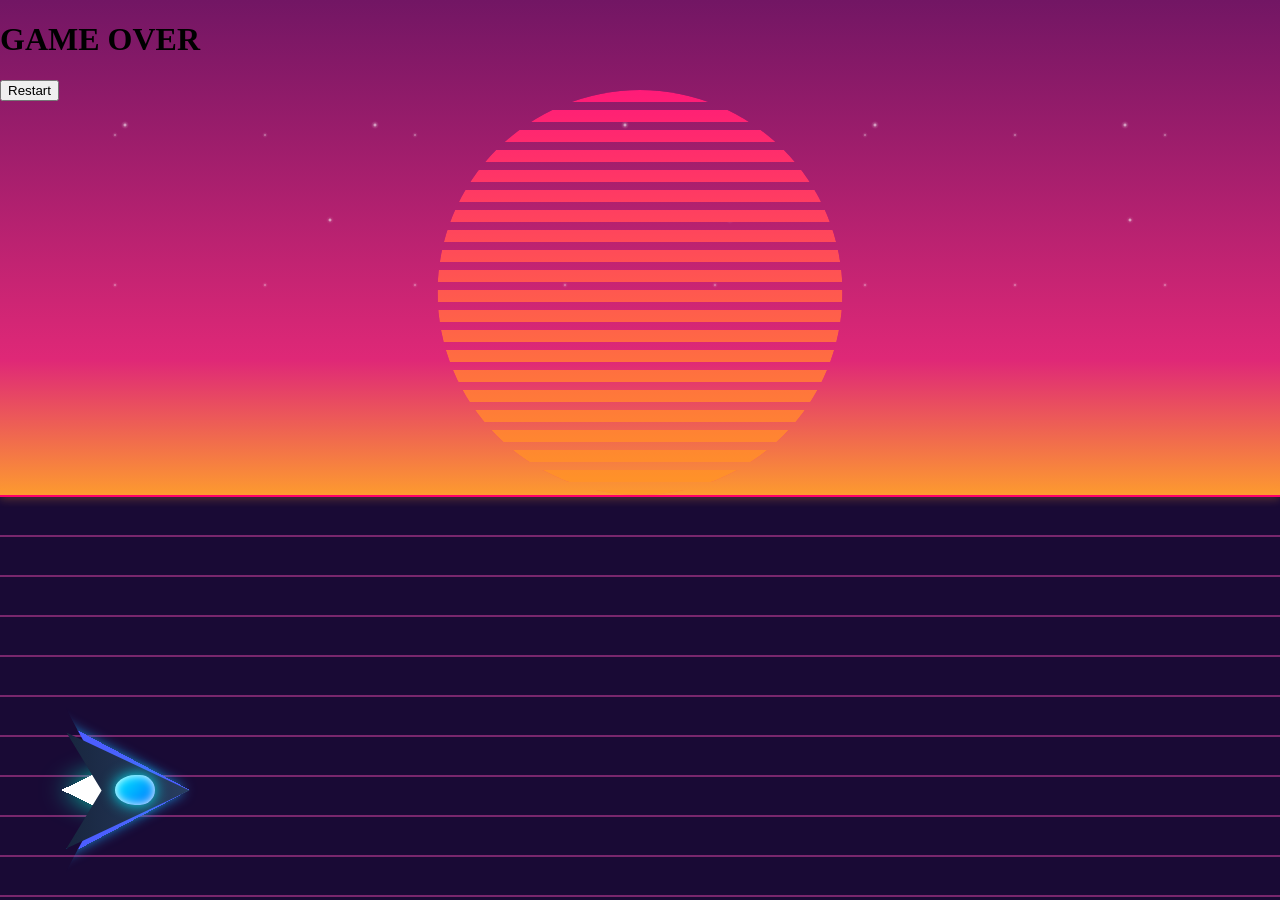
==== index.html @ 9115f667 "adding a new gameover screen to turn screen opaque" ====
<!DOCTYPE html>
<html lang="en">
<head>
    <meta charset="UTF-8">
    <link rel="stylesheet" href="index.css">
    <meta name="viewport" content="width=device-width, initial-scale=1.0">
    <title>MidnightLights</title>
    <script src="movement.js" defer></script>
    <link rel="apple-touch-icon" sizes="180x180" href="/apple-touch-icon.png">
    <link rel="icon" type="image/png" sizes="32x32" href="/favicon-32x32.png">
    <link rel="icon" type="image/png" sizes="16x16" href="/favicon-16x16.png">
    <link rel="manifest" href="/site.webmanifest">
</head>
<body>
   <div class="Scene">
   <div class="sky">
    <div class="stars"></div>
 </div>
 <h1 class="Middle"></h1>  
 <div class="Sun"></div>
 <div class="Horizon"></div>
 <div class="GridLines">
    <div class="Floor"></div>
    <div class="Reflection"></div>
 </div>
 <div class="Spaceship-Container">
   <div class="SpaceshipOutline"></div>
   <div class="Spaceship"></div>
   <div class="thruster"></div>
   <div class="cockPit"></div>
 </div>
 <div id="gameOverScreen" class="hidden">
    <h1>GAME OVER</h1>
    <button onclick="location.reload()">Restart</button>
</div>
</body> 
</html>
---- index.css ----
@import url('https://fonts.googleapis.com/css2?family=Aldrich&display=swap');

body {
  margin: 0;
  padding: 0;
  background-color: #050112;
  overflow: hidden;
  height: 100vh;
  display: flex;
  justify-content: center;
  align-items: center;  
}
.Scene {
  position: relative;
  width: 100vw;
  height: 100vh;
  min-width: 800px;
  min-height: 500px;
  background: linear-gradient(to bottom, #721664 0%, #df2877 40%, #fd9a30 55%, #721664 55.5%);
}
.stars {
  position: absolute;
  top: 0;
  left: 0;
  width: 100%;
  height: 35%;
  background-image: radial-gradient(white, rgba(255,255,255,.2) 2px, transparent 4px),
    radial-gradient(white, rgba(255,255,255,.15) 1px, transparent 3px),
    radial-gradient(white, rgba(255,255,255,.1) 2px, transparent 4px) ;
    background-size: 250px 250px, 150px 150px, 400px 400px;
    background-position: 0 0, 40px 60px, 130px 20px;
    opacity: 0.8;
    z-index: 2;
}
.Sun {
  position: absolute;
  top: 55%;
  left: 50%;
  width: 45vh;
  height: 45vh;
  transform: translate(-50%, -100%);
  border-radius: 50%;
  filter: drop-shadow(0 0 30px rgba(255, 27, 120, 0.6));
  z-index: 3;
  background: linear-gradient(to bottom,#ff1b78 0%, #ff9626 100%);
  -webkit-mask-image: repeating-linear-gradient(to bottom, black 0px, black 12px, transparent 12px, transparent 20px);
  mask-image: repeating-linear-gradient(to bottom, black 0px, black 12px, transparent 12px, transparent 20px);
}
.Middle {
  position: absolute;
  top: 32%;
  left: 50%;
  transform: translate(-50%, -50%);
  font-size: 150px;
  white-space: nowrap;
  font-family:"Bitcount Single", system-ui;
  background: linear-gradient(to right, #0D0094, #7100C7);
    -webkit-background-clip: text;
  background-clip: text;
  color:transparent;
  z-index: 3;
}
.Horizon {
  position: absolute;
  top: 55%;
  width: 100%;
  height: 2px;
  background-color: #ff006a;
  box-shadow: 0 0 10px #fd9a30;
  z-index: 5;
} 
.GridLines {
  position: absolute;
  top: 55%;
  width: 100%;
  height: 45%;
  background: #190a35;
  overflow: hidden;
  z-index: 4;
}
.Floor {                                                                             
  position: absolute;                                                                         
  top: 0;
  left: 0;
  width: 100%;
  height: 100%;
  background-color: #190a35;
  z-index: 3;
  background-image: 
    linear-gradient(to bottom, 
      rgba(144, 46, 122, 0.8) 2px, transparent 2px), linear-gradient(20deg, transparent 48%,51%, transparent 52%);
  background-size: 100% 40px, 100% 100%, 100% 100%, 100% 100%, 100% 100%, 100% 100%, 100% 100%, 100% 100%, 100% 100%;
  background-position: top center;
}
*::selection{
  background: transparent; 
}
.Spaceship-Container {
  position: absolute;
  bottom: 0px;
  left: 0px;
  width: 180px;
  height: 120px;
  z-index: 11;
  will-change: transform;
}
.SpaceshipOutline {
      position: absolute;
  clip-path: polygon(100% 50%, 30% 0%, 50% 50%, 30% 100%); 
background: linear-gradient(28deg, #4c5eff 50%, transparent 50%) top left / 100% 50% no-repeat,
    linear-gradient(152deg, #4c5eff 50%, transparent 50%) bottom left / 100% 50% no-repeat; 
    filter: drop-shadow(-5px 0px 7px #1dacff);
    z-index: 6;
    display: flex; 
    height: 170px;
    width: 230px;
    bottom: -25px;
    left: -15px;
}
.Spaceship {
  top: 2%;
  left: 2%;
 height: calc(100% - 4px); 
  width: calc(100% - 4px);
  position: absolute;
  background: linear-gradient(to right, #111b30, #283e61);
  clip-path: polygon(100% 50%, 30% 0%, 50% 50%, 30% 100%);
  z-index: 7;
  filter: drop-shadow(0 0 8px #00f0ff);
  box-shadow:  0 0 20px #00f0ff, 0 0 40px #00f0ff;
  z-index: 7;
  border-width: 50px;
  border-color: #df2877;
}
.thruster {
  position: absolute;
width: 90px;
height: 40px  ;
background: #ffffff;
left: 0px;
top: 40px;
z-index: 6;
transform: rotate(180deg);
 background: 
    linear-gradient(28deg, #ffffff 50%, transparent 50%) top left / 100% 50% no-repeat,
    linear-gradient(152deg, #ffffff 50%, transparent 50%) bottom left / 100% 50% no-repeat;
      border-radius: 50%;
  filter: drop-shadow(-5px 0px 15px #00ffcc);
  transition: ease-in-out 0.1s;
}
.cockPit {
  width: 40px;
  height: 30px;
  left: 105px;
  top: 45px;
  position: absolute;
background: linear-gradient(135deg, #00f0ff, #0072ff);
border-radius: 50% 15px 15px 50% / 50% 50% 50% 50%;
box-shadow: inset 0 0 10px #ffffff, 0 0 15px #00f0ff;
z-index: 9;
}
.coconut {
  position: absolute;
  height: 150px;
  width: 150px;
  left: 100vw;
  z-index: 12;
  transform: rotate(360deg);
}
.fire {
  position: absolute;
  height: 350px;
  width: 250px;
  left: 100vw;
  z-index: 11;
  rotate: 90deg;
  top: 300px;
  margin-top: -100px;
  margin-left: 50px;
  pointer-events: none;
}
@keyframes fire-follow {
  from {left: 100vw;}
  to {left: -400px;}
}
@keyframes coconut-throw {
  from {left: 100vw; }
  to {left: -400px;}
  from {rotate: 0deg;}
  to {rotate: 360deg;}
}
.coconut-animation {
  animation: coconut-throw var(--duration, 3s)  linear;
}
.fire-follow {
  animation: fire-follow var(--duration, 3s) linear forwards ;
}
#gameOverScreen {

}
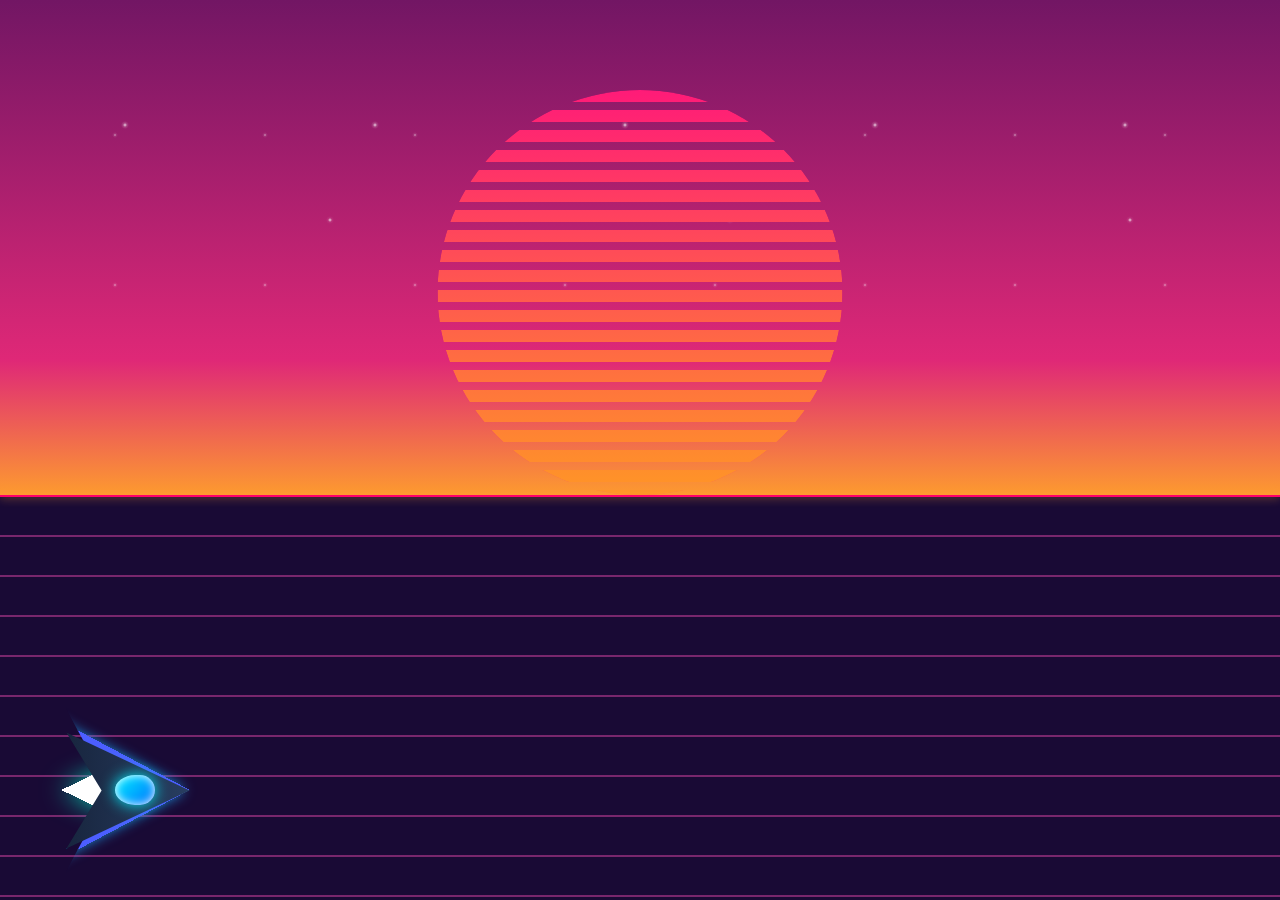
==== commit cc326d56: "fixed bunching up issue now adding coconuts getting faster overtime" ====
--- a/index.html
+++ b/index.html
@@ -30,8 +30,9 @@
    <div class="cockPit"></div>
  </div>
  <div id="gameOverScreen" class="hidden">
+   <div class="glass"></div>
     <h1>GAME OVER</h1>
-    <button onclick="location.reload()">Restart</button>
+    <button class = "rest"onclick="location.reload()">Restart</button>
 </div>
 </body> 
 </html>
--- a/index.css
+++ b/index.css
@@ -1,200 +1,234 @@
-@import url('https://fonts.googleapis.com/css2?family=Aldrich&display=swap');
+  @import url('https://fonts.googleapis.com/css2?family=Aldrich&display=swap');
 
-body {
-  margin: 0;
-  padding: 0;
-  background-color: #050112;
-  overflow: hidden;
-  height: 100vh;
-  display: flex;
-  justify-content: center;
-  align-items: center;  
-}
-.Scene {
-  position: relative;
-  width: 100vw;
-  height: 100vh;
-  min-width: 800px;
-  min-height: 500px;
-  background: linear-gradient(to bottom, #721664 0%, #df2877 40%, #fd9a30 55%, #721664 55.5%);
-}
-.stars {
-  position: absolute;
-  top: 0;
-  left: 0;
-  width: 100%;
-  height: 35%;
-  background-image: radial-gradient(white, rgba(255,255,255,.2) 2px, transparent 4px),
-    radial-gradient(white, rgba(255,255,255,.15) 1px, transparent 3px),
-    radial-gradient(white, rgba(255,255,255,.1) 2px, transparent 4px) ;
-    background-size: 250px 250px, 150px 150px, 400px 400px;
-    background-position: 0 0, 40px 60px, 130px 20px;
-    opacity: 0.8;
-    z-index: 2;
-}
-.Sun {
-  position: absolute;
-  top: 55%;
-  left: 50%;
-  width: 45vh;
-  height: 45vh;
-  transform: translate(-50%, -100%);
-  border-radius: 50%;
-  filter: drop-shadow(0 0 30px rgba(255, 27, 120, 0.6));
-  z-index: 3;
-  background: linear-gradient(to bottom,#ff1b78 0%, #ff9626 100%);
-  -webkit-mask-image: repeating-linear-gradient(to bottom, black 0px, black 12px, transparent 12px, transparent 20px);
-  mask-image: repeating-linear-gradient(to bottom, black 0px, black 12px, transparent 12px, transparent 20px);
-}
-.Middle {
-  position: absolute;
-  top: 32%;
-  left: 50%;
-  transform: translate(-50%, -50%);
-  font-size: 150px;
-  white-space: nowrap;
-  font-family:"Bitcount Single", system-ui;
-  background: linear-gradient(to right, #0D0094, #7100C7);
-    -webkit-background-clip: text;
-  background-clip: text;
-  color:transparent;
-  z-index: 3;
-}
-.Horizon {
-  position: absolute;
-  top: 55%;
-  width: 100%;
-  height: 2px;
-  background-color: #ff006a;
-  box-shadow: 0 0 10px #fd9a30;
-  z-index: 5;
-} 
-.GridLines {
-  position: absolute;
-  top: 55%;
-  width: 100%;
-  height: 45%;
-  background: #190a35;
-  overflow: hidden;
-  z-index: 4;
-}
-.Floor {                                                                             
-  position: absolute;                                                                         
-  top: 0;
-  left: 0;
-  width: 100%;
-  height: 100%;
-  background-color: #190a35;
-  z-index: 3;
-  background-image: 
-    linear-gradient(to bottom, 
-      rgba(144, 46, 122, 0.8) 2px, transparent 2px), linear-gradient(20deg, transparent 48%,51%, transparent 52%);
-  background-size: 100% 40px, 100% 100%, 100% 100%, 100% 100%, 100% 100%, 100% 100%, 100% 100%, 100% 100%, 100% 100%;
-  background-position: top center;
-}
-*::selection{
-  background: transparent; 
-}
-.Spaceship-Container {
-  position: absolute;
-  bottom: 0px;
+  body {
+    margin: 0;
+    padding: 0;
+    background-color: #050112;
+    overflow: hidden;
+    height: 100vh;
+    display: flex;
+    justify-content: center;
+    align-items: center;  
+  }
+  .Scene {
+    position: relative;
+    width: 100vw;
+    height: 100vh;
+    min-width: 800px;
+    min-height: 500px;
+    background: linear-gradient(to bottom, #721664 0%, #df2877 40%, #fd9a30 55%, #721664 55.5%);
+  }
+  .stars {
+    position: absolute;
+    top: 0;
+    left: 0;
+    width: 100%;
+    height: 35%;
+    background-image: radial-gradient(white, rgba(255,255,255,.2) 2px, transparent 4px),
+      radial-gradient(white, rgba(255,255,255,.15) 1px, transparent 3px),
+      radial-gradient(white, rgba(255,255,255,.1) 2px, transparent 4px) ;
+      background-size: 250px 250px, 150px 150px, 400px 400px;
+      background-position: 0 0, 40px 60px, 130px 20px;
+      opacity: 0.8;
+      z-index: 2;
+  }
+  .Sun {
+    position: absolute;
+    top: 55%;
+    left: 50%;
+    width: 45vh;
+    height: 45vh;
+    transform: translate(-50%, -100%);
+    border-radius: 50%;
+    filter: drop-shadow(0 0 30px rgba(255, 27, 120, 0.6));
+    z-index: 3;
+    background: linear-gradient(to bottom,#ff1b78 0%, #ff9626 100%);
+    -webkit-mask-image: repeating-linear-gradient(to bottom, black 0px, black 12px, transparent 12px, transparent 20px);
+    mask-image: repeating-linear-gradient(to bottom, black 0px, black 12px, transparent 12px, transparent 20px);
+  }
+  .Middle {
+    position: absolute;
+    top: 32%;
+    left: 50%;
+    transform: translate(-50%, -50%);
+    font-size: 150px;
+    white-space: nowrap;
+    font-family:"Bitcount Single", system-ui;
+    background: linear-gradient(to right, #0D0094, #7100C7);
+      -webkit-background-clip: text;
+    background-clip: text;
+    color:transparent;
+    z-index: 3;
+  }
+  .Horizon {
+    position: absolute;
+    top: 55%;
+    width: 100%;
+    height: 2px;
+    background-color: #ff006a;
+    box-shadow: 0 0 10px #fd9a30;
+    z-index: 5;
+  } 
+  .GridLines {
+    position: absolute;
+    top: 55%;
+    width: 100%;
+    height: 45%;
+    background: #190a35;
+    overflow: hidden;
+    z-index: 4;
+  }
+  .Floor {                                                                             
+    position: absolute;                                                                         
+    top: 0;
+    left: 0;
+    width: 100%;
+    height: 100%;
+    background-color: #190a35;
+    z-index: 3;
+    background-image: 
+      linear-gradient(to bottom, 
+        rgba(144, 46, 122, 0.8) 2px, transparent 2px), linear-gradient(20deg, transparent 48%,51%, transparent 52%);
+    background-size: 100% 40px, 100% 100%, 100% 100%, 100% 100%, 100% 100%, 100% 100%, 100% 100%, 100% 100%, 100% 100%;
+    background-position: top center;
+  }
+  *::selection{
+    background: transparent; 
+  }
+  .Spaceship-Container {
+    position: absolute;
+    bottom: 0;
+    left: 0;
+    width: 180px;
+    height: 120px;
+    z-index: 11;
+    will-change: transform;
+    margin: 0;
+    padding: 0;
+  }
+  .SpaceshipOutline {
+        position: absolute;
+    clip-path: polygon(100% 50%, 30% 0%, 50% 50%, 30% 100%); 
+  background: linear-gradient(28deg, #4c5eff 50%, transparent 50%) top left / 100% 50% no-repeat,
+      linear-gradient(152deg, #4c5eff 50%, transparent 50%) bottom left / 100% 50% no-repeat; 
+      filter: drop-shadow(-5px 0px 7px #1dacff);
+      z-index: 6;
+      display: flex; 
+      height: 170px;
+      width: 230px;
+      bottom: -25px;
+      left: -15px;
+  }
+  .Spaceship {
+    top: 2%;
+    left: 2%;
+  height: calc(100% - 4px); 
+    width: calc(100% - 4px);
+    position: absolute;
+    background: linear-gradient(to right, #111b30, #283e61);
+    clip-path: polygon(100% 50%, 30% 0%, 50% 50%, 30% 100%);
+    z-index: 7;
+    filter: drop-shadow(0 0 8px #00f0ff);
+    box-shadow:  0 0 20px #00f0ff, 0 0 40px #00f0ff;
+    z-index: 7;
+    border-width: 50px;
+    border-color: #df2877;
+  }
+  .thruster {
+    position: absolute;
+  width: 90px;
+  height: 40px  ;
+  background: #ffffff;
   left: 0px;
-  width: 180px;
-  height: 120px;
-  z-index: 11;
-  will-change: transform;
-}
-.SpaceshipOutline {
-      position: absolute;
-  clip-path: polygon(100% 50%, 30% 0%, 50% 50%, 30% 100%); 
-background: linear-gradient(28deg, #4c5eff 50%, transparent 50%) top left / 100% 50% no-repeat,
-    linear-gradient(152deg, #4c5eff 50%, transparent 50%) bottom left / 100% 50% no-repeat; 
-    filter: drop-shadow(-5px 0px 7px #1dacff);
-    z-index: 6;
-    display: flex; 
-    height: 170px;
-    width: 230px;
-    bottom: -25px;
-    left: -15px;
-}
-.Spaceship {
-  top: 2%;
-  left: 2%;
- height: calc(100% - 4px); 
-  width: calc(100% - 4px);
-  position: absolute;
-  background: linear-gradient(to right, #111b30, #283e61);
-  clip-path: polygon(100% 50%, 30% 0%, 50% 50%, 30% 100%);
-  z-index: 7;
-  filter: drop-shadow(0 0 8px #00f0ff);
-  box-shadow:  0 0 20px #00f0ff, 0 0 40px #00f0ff;
-  z-index: 7;
-  border-width: 50px;
-  border-color: #df2877;
-}
-.thruster {
-  position: absolute;
-width: 90px;
-height: 40px  ;
-background: #ffffff;
-left: 0px;
-top: 40px;
-z-index: 6;
-transform: rotate(180deg);
- background: 
-    linear-gradient(28deg, #ffffff 50%, transparent 50%) top left / 100% 50% no-repeat,
-    linear-gradient(152deg, #ffffff 50%, transparent 50%) bottom left / 100% 50% no-repeat;
-      border-radius: 50%;
-  filter: drop-shadow(-5px 0px 15px #00ffcc);
-  transition: ease-in-out 0.1s;
-}
-.cockPit {
-  width: 40px;
-  height: 30px;
-  left: 105px;
-  top: 45px;
-  position: absolute;
-background: linear-gradient(135deg, #00f0ff, #0072ff);
-border-radius: 50% 15px 15px 50% / 50% 50% 50% 50%;
-box-shadow: inset 0 0 10px #ffffff, 0 0 15px #00f0ff;
-z-index: 9;
-}
-.coconut {
-  position: absolute;
-  height: 150px;
-  width: 150px;
-  left: 100vw;
-  z-index: 12;
-  transform: rotate(360deg);
-}
-.fire {
-  position: absolute;
-  height: 350px;
-  width: 250px;
-  left: 100vw;
-  z-index: 11;
-  rotate: 90deg;
-  top: 300px;
-  margin-top: -100px;
-  margin-left: 50px;
-  pointer-events: none;
-}
-@keyframes fire-follow {
-  from {left: 100vw;}
-  to {left: -400px;}
-}
-@keyframes coconut-throw {
-  from {left: 100vw; }
-  to {left: -400px;}
-  from {rotate: 0deg;}
-  to {rotate: 360deg;}
-}
-.coconut-animation {
-  animation: coconut-throw var(--duration, 3s)  linear;
-}
-.fire-follow {
-  animation: fire-follow var(--duration, 3s) linear forwards ;
-}
-#gameOverScreen {
-
-}+  top: 40px;
+  z-index: 6;
+  transform: rotate(180deg);
+  background: 
+      linear-gradient(28deg, #ffffff 50%, transparent 50%) top left / 100% 50% no-repeat,
+      linear-gradient(152deg, #ffffff 50%, transparent 50%) bottom left / 100% 50% no-repeat;
+        border-radius: 50%;
+    filter: drop-shadow(-5px 0px 15px #00ffcc);
+    transition: ease-in-out 0.1s;
+  }
+  .cockPit {
+    width: 40px;
+    height: 30px;
+    left: 105px;
+    top: 45px;
+    position: absolute;
+  background: linear-gradient(135deg, #00f0ff, #0072ff);
+  border-radius: 50% 15px 15px 50% / 50% 50% 50% 50%;
+  box-shadow: inset 0 0 10px #ffffff, 0 0 15px #00f0ff;
+  z-index: 9;
+  }
+  .coconut {
+    position: absolute;
+    height: 150px;
+    width: 150px;
+    left: 100vw;
+    z-index: 12;
+    transform: rotate(360deg);
+  }
+  .fire {
+    position: absolute;
+    height: 350px;
+    width: 250px;
+    left: 100vw;
+    z-index: 11;
+    rotate: 90deg;
+    top: 300px;
+    margin-top: -100px;
+    margin-left: 50px;
+    pointer-events: none;
+  }
+  @keyframes fire-follow {
+    from {left: 100vw;}
+    to {left: -400px;}
+  }
+  @keyframes coconut-throw {
+    from {left: 100vw; }
+    to {left: -400px;}
+    from {rotate: 0deg;}
+    to {rotate: 360deg;}
+  }
+  .coconut-animation {
+    animation: coconut-throw var(--duration, 3s)  linear;
+  }
+  .fire-follow {
+    animation: fire-follow var(--duration, 3s) linear forwards ;
+  }
+  #gameOverScreen {
+  position: fixed;
+    top: 0;
+    left: 0;
+    width: 100vw;
+    height: 100vh;
+    background: rgba(0, 0, 0, 0.8);
+    display: flex;
+    flex-direction: column;
+    justify-content: center;
+    z-index: 13;
+    color: white;
+    font-family: sans-serif;
+    opacity: 1.5 ;
+    visibility: visible;
+    transition: opacity 5s ease-in;
+  }
+  .hidden {
+  opacity: 0;
+  visibility: hidden !important;
+  }
+  .rest {
+    background: linear-gradient(red,orange);
+    width: 200px;
+    height: 50px;
+    align-items: center;
+    border-radius: 15px 15px 15px 15px;
+    border-width: 5px;
+    border-style: none;
+    font-family: sans-serif;
+    font-size: 24px;
+  }
+  .glass {
+    
+  }
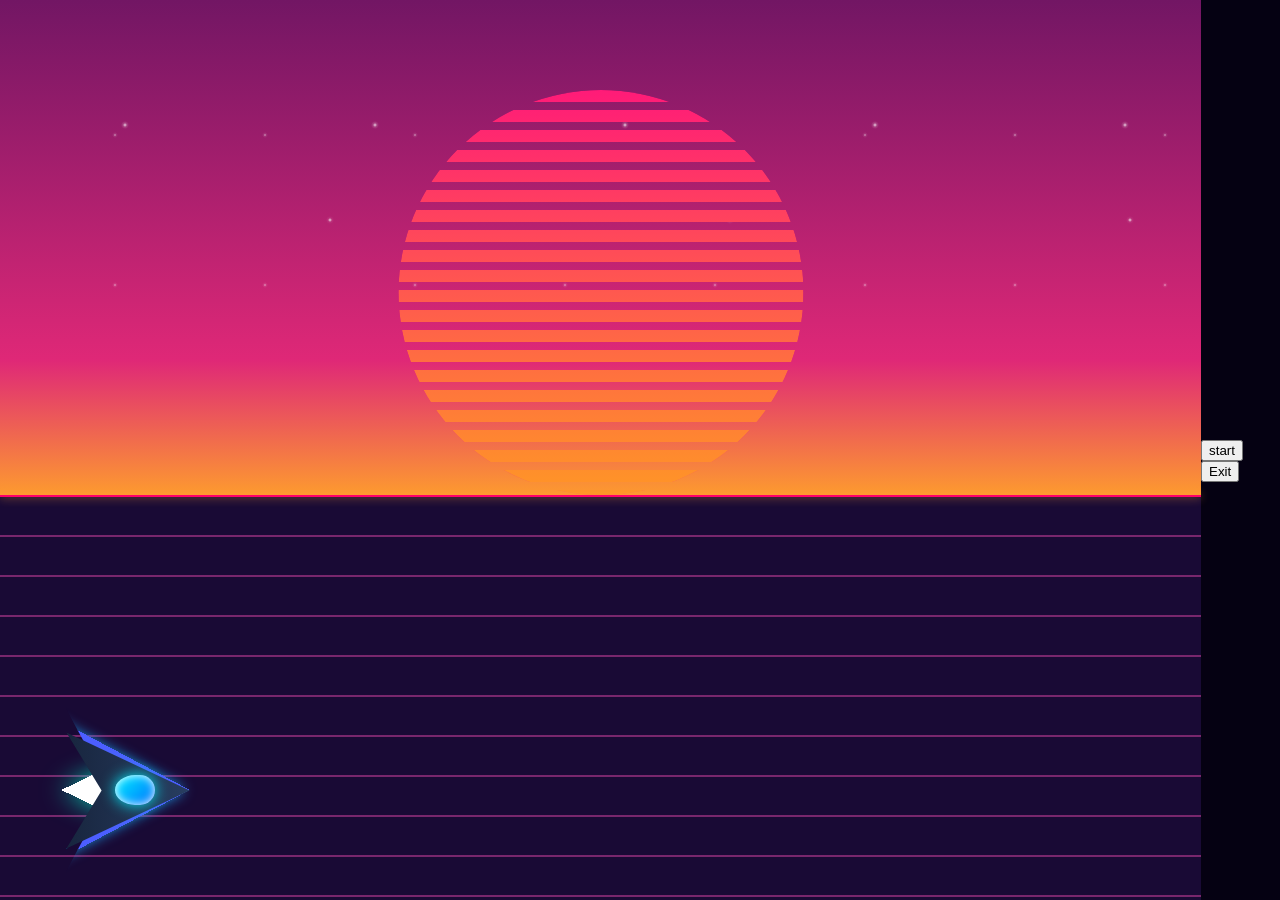
==== commit efc0870e: "fixed formating, added box background for restart screen, and creating start screen" ====
--- a/index.html
+++ b/index.html
@@ -1,38 +1,46 @@
 <!DOCTYPE html>
 <html lang="en">
 <head>
-    <meta charset="UTF-8">
-    <link rel="stylesheet" href="index.css">
-    <meta name="viewport" content="width=device-width, initial-scale=1.0">
-    <title>MidnightLights</title>
-    <script src="movement.js" defer></script>
-    <link rel="apple-touch-icon" sizes="180x180" href="/apple-touch-icon.png">
-    <link rel="icon" type="image/png" sizes="32x32" href="/favicon-32x32.png">
-    <link rel="icon" type="image/png" sizes="16x16" href="/favicon-16x16.png">
-    <link rel="manifest" href="/site.webmanifest">
+<meta charset="UTF-8">
+<link rel="stylesheet" href="index.css">
+<meta name="viewport" content="width=device-width, initial-scale=1.0">
+<title>MidnightLights</title>
+<script src="movement.js" defer></script>
+ <link rel="apple-touch-icon" sizes="180x180" href="/apple-touch-icon.png">
+ <link rel="icon" type="image/png" sizes="32x32" href="/favicon-32x32.png">
+ <link rel="icon" type="image/png" sizes="16x16" href="/favicon-16x16.png">
+ <link rel="manifest" href="/site.webmanifest">
 </head>
 <body>
-   <div class="Scene">
-   <div class="sky">
-    <div class="stars"></div>
- </div>
- <h1 class="Middle"></h1>  
+<div class="Scene">
+ <div class="sky">
+       <div class="stars"></div>
+   </div>
+       <h1 class="Middle"></h1>  
  <div class="Sun"></div>
  <div class="Horizon"></div>
  <div class="GridLines">
-    <div class="Floor"></div>
-    <div class="Reflection"></div>
- </div>
- <div class="Spaceship-Container">
-   <div class="SpaceshipOutline"></div>
-   <div class="Spaceship"></div>
-   <div class="thruster"></div>
-   <div class="cockPit"></div>
- </div>
- <div id="gameOverScreen" class="hidden">
-   <div class="glass"></div>
-    <h1>GAME OVER</h1>
-    <button class = "rest"onclick="location.reload()">Restart</button>
-</div>
-</body> 
-</html>
+       <div class="Floor"></div>
+       <div class="Reflection"></div>
+       </div>
+<div class="Spaceship-Container">
+    <div class="SpaceshipOutline"></div>
+    <div class="Spaceship"></div>
+    <div class="thruster"></div>
+    <div class="cockPit"></div>
+       </div>
+   </div> <div id="gameOverScreen" class="hidden">
+      <div class="glass">
+       <h1>GAME OVER</h1>
+      <button class="rest" onclick="location.reload()">Restart</button>
+       </div>
+   </div>
+
+   <div class="startScreen" id="start">
+      <div class="startGlass">
+         <h1 class="startText"></h1>
+         <button class="startbtn">start</button>
+         <button class="exit" onclick="window.location.href='about:blank'">Exit</button>
+       </div>
+   </div>
+</body>
--- a/index.css
+++ b/index.css
@@ -213,6 +213,9 @@
     opacity: 1.5 ;
     visibility: visible;
     transition: opacity 5s ease-in;
+    justify-content: center;
+  align-items: center;
+  text-align: center;
   }
   .hidden {
   opacity: 0;
@@ -228,7 +231,22 @@
     border-style: none;
     font-family: sans-serif;
     font-size: 24px;
+    cursor: pointer;
+    transition: transform .2s;
   }
   .glass {
-    
+  background: linear-gradient(rgb(8, 188, 248), rgb(2, 86, 203));
+  box-shadow:  0px 0px 1px 10px orange;
+  border-radius: 15px 15px 15px 15px;
+  width: 600px;
+  height: 400px;
+  z-index: 12;
+  display: flex;
+  flex-direction: column;
+  justify-content: center; 
+  align-items: center;     
+  gap: 25px;
+  }
+  .rest:hover {
+    transform: scale(1.25);
   }
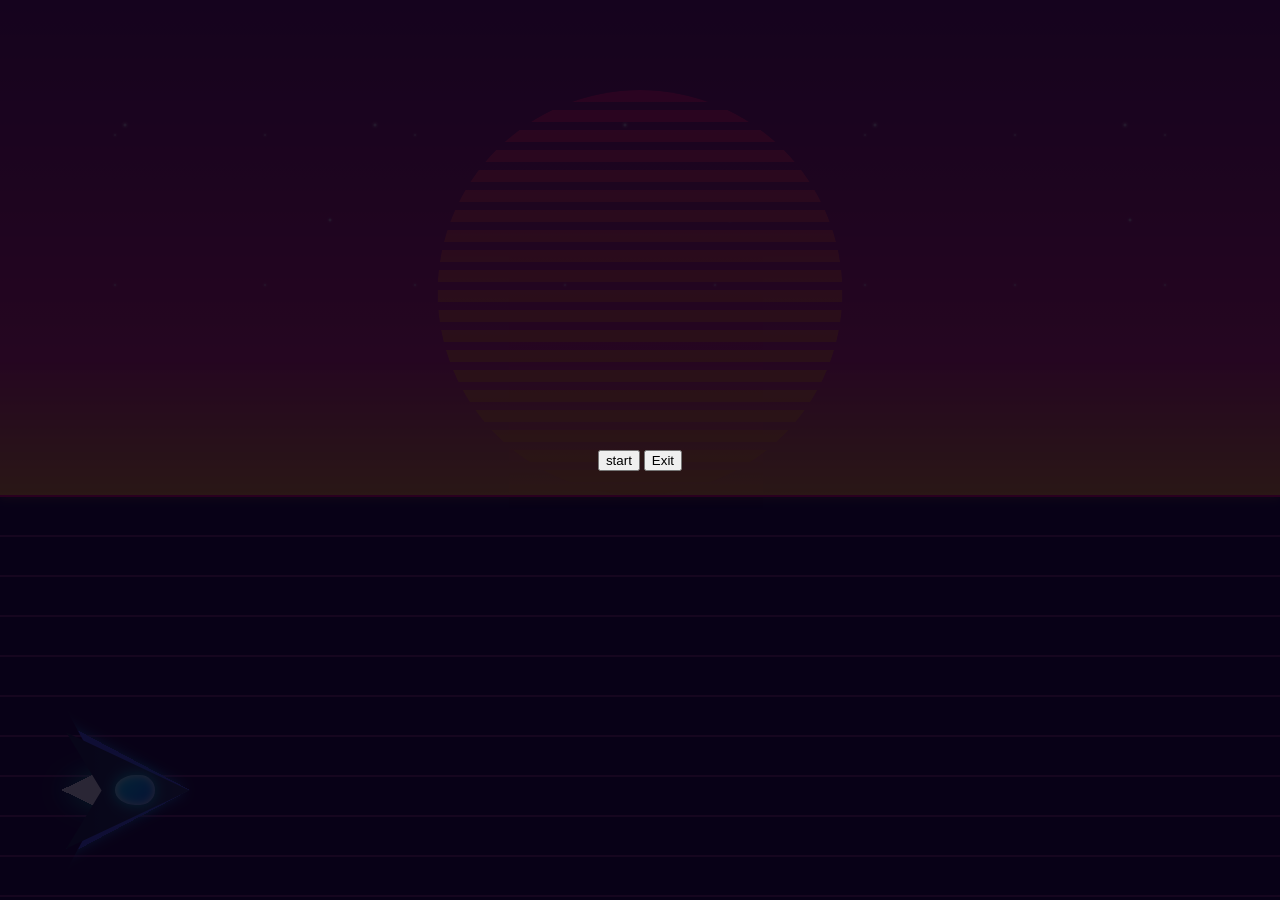
==== commit 9c8382b8: "made it so exit button closes tab and began styling startscreen" ====
--- a/index.html
+++ b/index.html
@@ -36,11 +36,11 @@
        </div>
    </div>
 
-   <div class="startScreen" id="start">
+   <div class="start" id="startScreen">
       <div class="startGlass">
          <h1 class="startText"></h1>
          <button class="startbtn">start</button>
-         <button class="exit" onclick="window.location.href='about:blank'">Exit</button>
+         <button class="exit" onclick="window.close()">Exit</button>
        </div>
    </div>
 </body>
--- a/index.css
+++ b/index.css
@@ -249,4 +249,16 @@
   }
   .rest:hover {
     transform: scale(1.25);
+  }
+  #startScreen {
+   position: fixed;
+  top: 0;
+  left: 0;
+  width: 100vw;
+  height: 100vh;
+  background: rgba(5, 1, 18, 0.85);
+  display: flex;
+  justify-content: center;
+  align-items: center;
+  z-index: 14;
   }
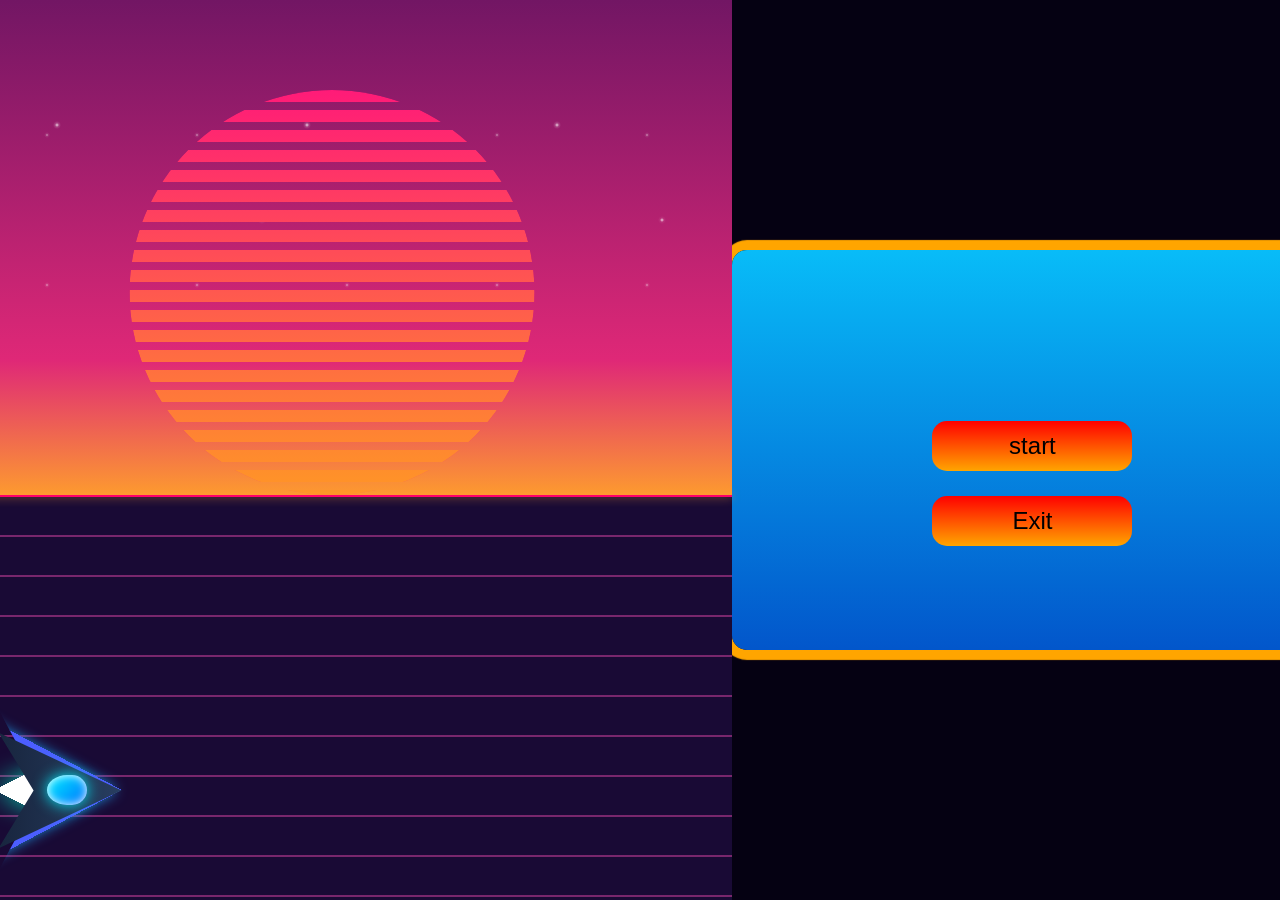
==== commit 2d746697: "adding wasd logo so people know controls planning on making the logo interactive too." ====
--- a/index.html
+++ b/index.html
@@ -43,4 +43,13 @@
          <button class="exit" onclick="window.close()">Exit</button>
        </div>
    </div>
+     <div class="logo-container">
+    <div class="letter-box w">W</div>
+    <div class="bottom-row">
+      <div class="letter-box">A</div>
+      <div class="letter-box">S</div>
+      <div class="letter-box">D</div>
+    </div>
+
+  </div>
 </body>
--- a/index.css
+++ b/index.css
@@ -1,4 +1,4 @@
-  @import url('https://fonts.googleapis.com/css2?family=Aldrich&display=swap');
+@import url('https://fonts.googleapis.com/css2?family=Aldrich&display=swap');
 
   body {
     margin: 0;
@@ -250,15 +250,44 @@
   .rest:hover {
     transform: scale(1.25);
   }
-  #startScreen {
-   position: fixed;
-  top: 0;
-  left: 0;
-  width: 100vw;
-  height: 100vh;
-  background: rgba(5, 1, 18, 0.85);
+
+  .startGlass {
+    background: linear-gradient(rgb(8, 188, 248), rgb(2, 86, 203));
+  box-shadow: 0px 0px 1px 10px orange;
+  border-radius: 15px;
+  width: 600px;
+  height: 400px;
   display: flex;
-  justify-content: center;
-  align-items: center;
-  z-index: 14;
-  }+  flex-direction: column;
+  justify-content: center; 
+  align-items: center;     
+  gap: 25px;
+  }
+  .startbtn, .exit {
+  background: linear-gradient(red, orange);
+  width: 200px;
+  height: 50px;
+  border-radius: 15px;
+  border: none;
+  font-family: sans-serif;
+  font-size: 24px;
+  color: black;
+  cursor: pointer;
+  transition: transform .2s;
+}
+.startbtn:hover, .exit:hover {
+  transform: scale(1.25);
+}
+ .wasd-logo {
+display: grid;
+grid-template-columns: repeat(3, 80px);
+grid-template-rows: repeat(2, 65px);
+gap: 12px;
+padding: 24px;
+background: radial-gradient(circle at center, #1a1f2c 0%, #0f131c 100%);
+border-radius: 24px;
+box-shadow: 0 20px 50px rgba(0, 0, 0, 0.5), 
+inset 0 1px 0 rgba(255, 255, 255, 0.1);
+border: 1px solid #252d3d;
+z-index: 10;
+}
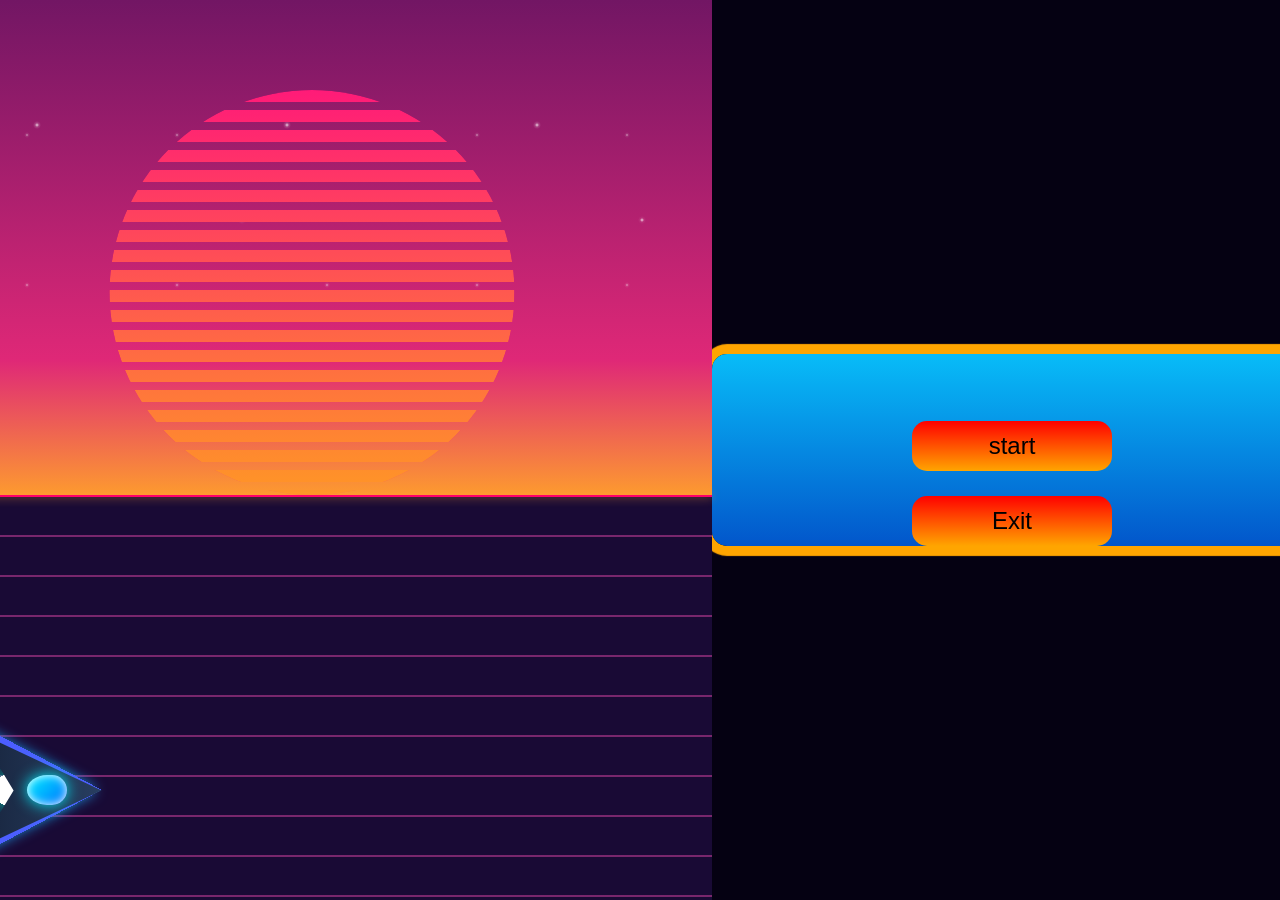
==== commit 2b193138: "creating styling for logo container" ====
--- a/index.html
+++ b/index.html
@@ -46,9 +46,9 @@
      <div class="logo-container">
     <div class="letter-box w">W</div>
     <div class="bottom-row">
-      <div class="letter-box">A</div>
-      <div class="letter-box">S</div>
-      <div class="letter-box">D</div>
+      <div class="letter-box a">A</div>
+      <div class="letter-box s">S</div>
+      <div class="letter-box d">D</div>
     </div>
 
   </div>
--- a/index.css
+++ b/index.css
@@ -239,24 +239,25 @@
   box-shadow:  0px 0px 1px 10px orange;
   border-radius: 15px 15px 15px 15px;
   width: 600px;
-  height: 400px;
+  height: auto;
   z-index: 12;
   display: flex;
   flex-direction: column;
   justify-content: center; 
   align-items: center;     
   gap: 25px;
+  box-sizing: border-box;
+  padding: 40px 20px;
   }
   .rest:hover {
     transform: scale(1.25);
   }
-
   .startGlass {
     background: linear-gradient(rgb(8, 188, 248), rgb(2, 86, 203));
   box-shadow: 0px 0px 1px 10px orange;
   border-radius: 15px;
   width: 600px;
-  height: 400px;
+  height: auto;
   display: flex;
   flex-direction: column;
   justify-content: center; 
@@ -278,16 +279,14 @@
 .startbtn:hover, .exit:hover {
   transform: scale(1.25);
 }
- .wasd-logo {
-display: grid;
-grid-template-columns: repeat(3, 80px);
-grid-template-rows: repeat(2, 65px);
-gap: 12px;
-padding: 24px;
-background: radial-gradient(circle at center, #1a1f2c 0%, #0f131c 100%);
-border-radius: 24px;
-box-shadow: 0 20px 50px rgba(0, 0, 0, 0.5), 
-inset 0 1px 0 rgba(255, 255, 255, 0.1);
-border: 1px solid #252d3d;
-z-index: 10;
-}
+.logo-container {
+  display: flex;
+  flex-direction: column;
+  align-items: center;
+  gap: 12px;
+  margin: 10px 0;
+}
+.logo-container .bottom-row {
+  display: flex;
+  gap: 12px;
+}
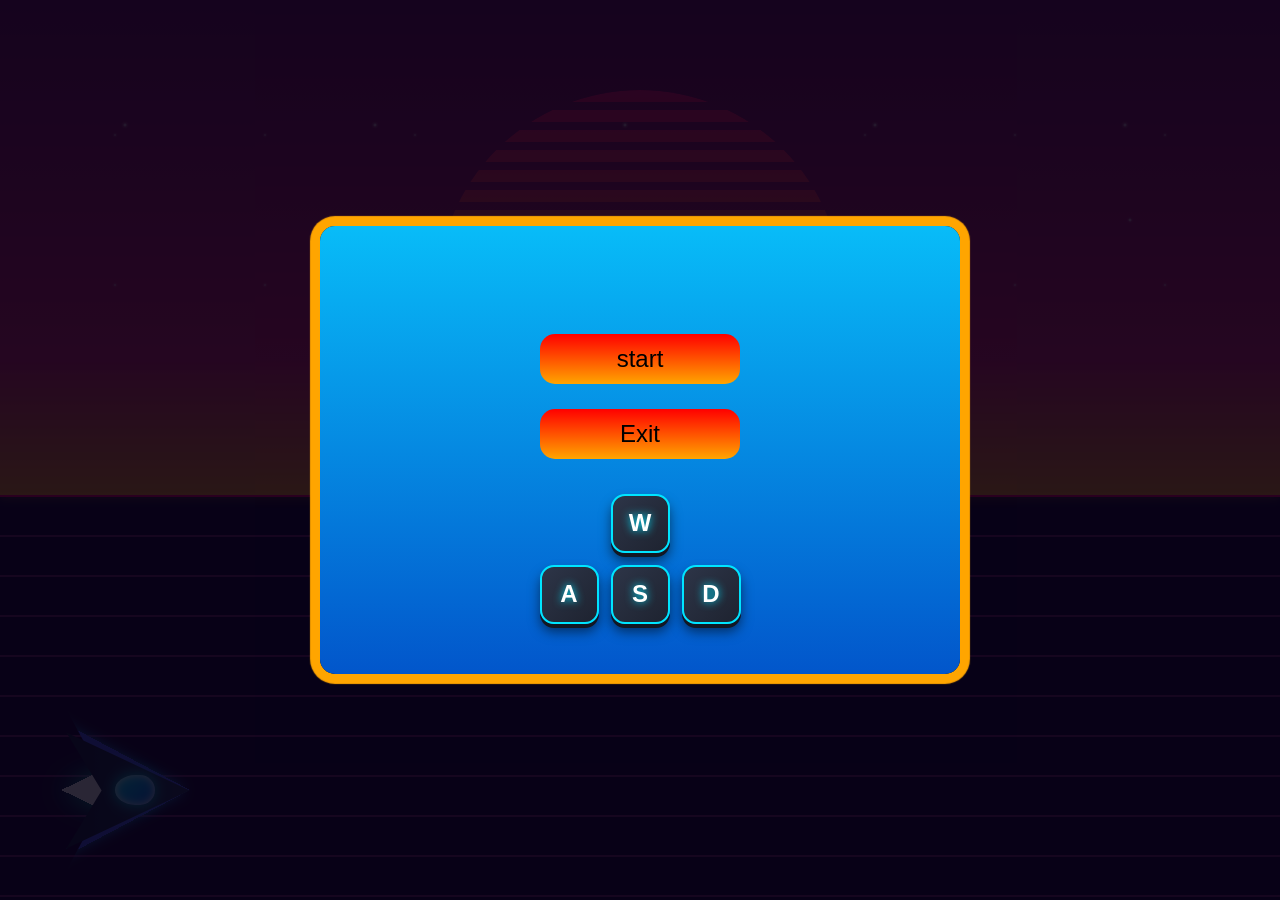
==== commit cf23d2e0: "styled the interactive keys and changed font as well as fixed bug that made it so they were stuck on" ====
--- a/index.html
+++ b/index.html
@@ -41,8 +41,8 @@
          <h1 class="startText"></h1>
          <button class="startbtn">start</button>
          <button class="exit" onclick="window.close()">Exit</button>
-       </div>
-   </div>
+      
+  
      <div class="logo-container">
     <div class="letter-box w">W</div>
     <div class="bottom-row">
@@ -50,6 +50,7 @@
       <div class="letter-box s">S</div>
       <div class="letter-box d">D</div>
     </div>
-
+     </div>
+     </div>
   </div>
 </body>
--- a/index.css
+++ b/index.css
@@ -6,10 +6,11 @@
     background-color: #050112;
     overflow: hidden;
     height: 100vh;
-    display: flex;
-    justify-content: center;
-    align-items: center;  
-  }
+    font-family: 'Aldrich', sans-serif;
+  }
+  button {
+  font-family: 'Aldrich', sans-serif;
+}
   .Scene {
     position: relative;
     width: 100vw;
@@ -53,7 +54,6 @@
     transform: translate(-50%, -50%);
     font-size: 150px;
     white-space: nowrap;
-    font-family:"Bitcount Single", system-ui;
     background: linear-gradient(to right, #0D0094, #7100C7);
       -webkit-background-clip: text;
     background-clip: text;
@@ -209,7 +209,6 @@
     justify-content: center;
     z-index: 13;
     color: white;
-    font-family: sans-serif;
     opacity: 1.5 ;
     visibility: visible;
     transition: opacity 5s ease-in;
@@ -229,7 +228,6 @@
     border-radius: 15px 15px 15px 15px;
     border-width: 5px;
     border-style: none;
-    font-family: sans-serif;
     font-size: 24px;
     cursor: pointer;
     transition: transform .2s;
@@ -252,6 +250,19 @@
   .rest:hover {
     transform: scale(1.25);
   }
+  .start {
+  position: fixed;
+  top: 0;
+  left: 0;
+  width: 100vw;
+  height: 100vh;
+  background: rgba(5, 1, 18, 0.85);
+  display: flex;
+  flex-direction: column;
+  justify-content: center;
+  align-items: center;
+  z-index: 14;
+}
   .startGlass {
     background: linear-gradient(rgb(8, 188, 248), rgb(2, 86, 203));
   box-shadow: 0px 0px 1px 10px orange;
@@ -263,6 +274,7 @@
   justify-content: center; 
   align-items: center;     
   gap: 25px;
+  padding: 40px 20px;
   }
   .startbtn, .exit {
   background: linear-gradient(red, orange);
@@ -270,7 +282,6 @@
   height: 50px;
   border-radius: 15px;
   border: none;
-  font-family: sans-serif;
   font-size: 24px;
   color: black;
   cursor: pointer;
@@ -290,3 +301,43 @@
   display: flex;
   gap: 12px;
 }
+.logo-container .letter-box {
+  width: 55px;
+  height: 55px;
+  display: flex;
+  justify-content: center;
+  align-items: center;
+  font-family: 'Aldrich', sans-serif;
+  font-size: 1.5rem;
+  font-weight: 800;
+  color: #ffffff;
+  background: linear-gradient(135deg, #2d3548 0%, #1e2330 100%);
+  border: 2px solid #3a4454;
+  border-radius: 14px;
+  user-select: none;
+  position: relative;
+  top: 0;
+  transition: all 0.1s ease;
+  box-shadow: 0 4px 0 #131722, 
+    0 8px 12px rgba(0, 0, 0, 0.5);
+}
+.logo-container .letter-box.w {
+  border-color: #00e5ff;
+  text-shadow: 0 0 8px #00e5ff;
+}
+.logo-container .letter-box.a,
+.logo-container .letter-box.s,
+.logo-container .letter-box.d {
+  border-color: #00e5ff; 
+  text-shadow: 0 0 8px #00e5ff;
+}
+.logo-container .letter-box:hover {
+  cursor: pointer;
+  background: #ffee00;
+  color: #ff0000;
+  border-color: #ff8000;
+  text-shadow: none;
+  top: 2px;
+  box-shadow: 0 2px 0 #131722, 
+   0 4px 6px rgba(0, 0, 0, 0.5);
+}
